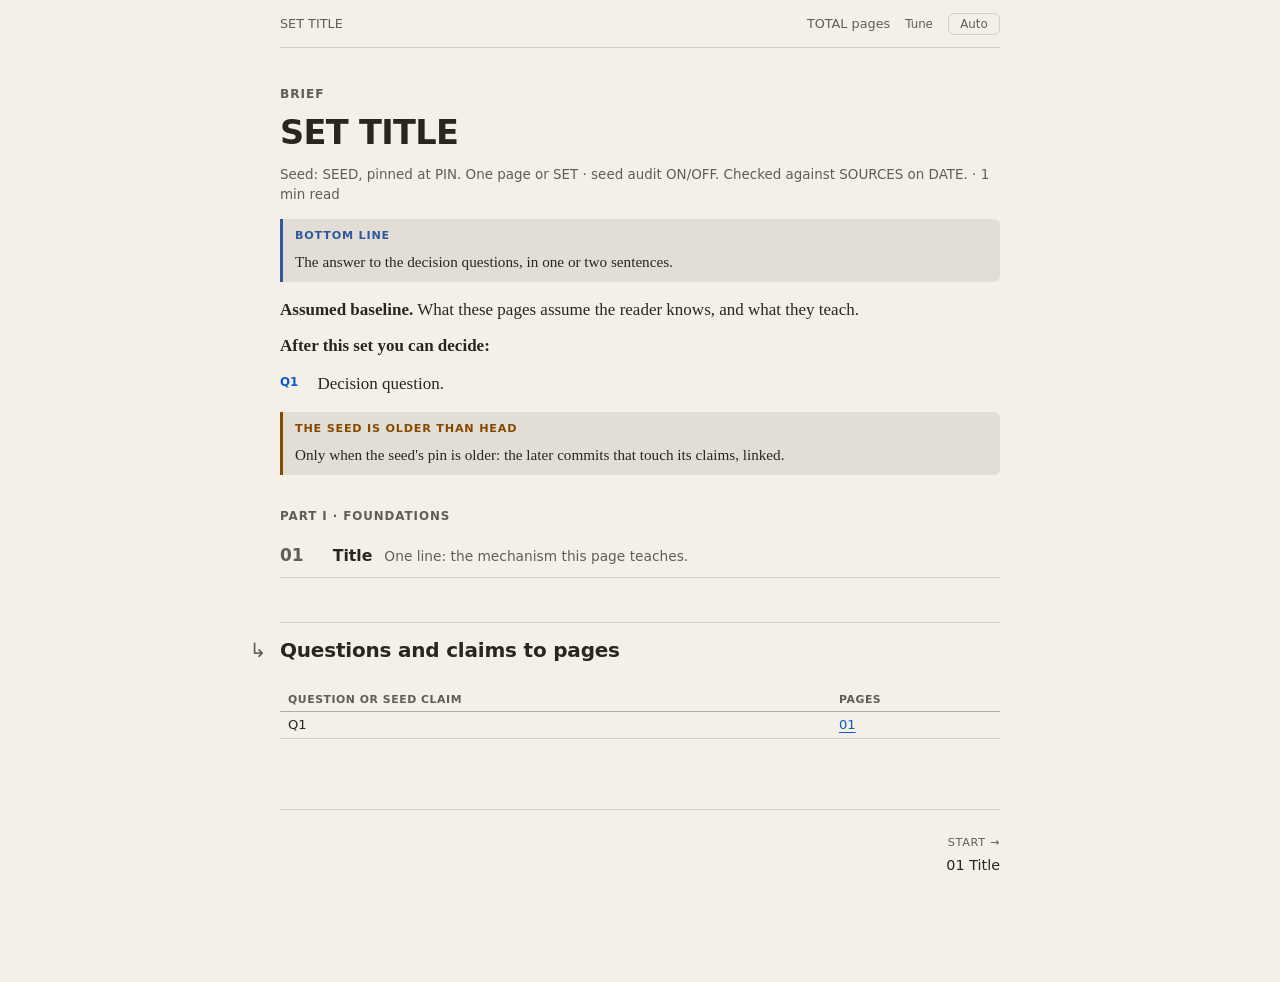
==== agents/skills/briefing/assets/index.html @ 2608db4a "Add briefing skill and record its role-model precedent Add a model-invoked skill that brings a reade" ====
<!doctype html>
<html lang="en">
<head>
<meta charset="utf-8">
<meta name="viewport" content="width=device-width, initial-scale=1">
<title>SET TITLE</title>
<link rel="stylesheet" href="brief.css">
<script src="brief.js"></script>
</head>
<body>
<main>
<div class="topbar">
  <a href="index.html">SET TITLE</a>
  <span>TOTAL pages <button class="theme-toggle" type="button" aria-label="Theme">Auto</button></span>
</div>

<div class="kicker">Brief</div>
<h1>SET TITLE</h1>
<p class="meta">Seed: SEED, pinned at PIN. One page or SET · seed audit ON/OFF. Checked against SOURCES on DATE.</p>

<div class="callout tldr">
  <div class="callout-title">Bottom line</div>
  <p>The answer to the decision questions, in one or two sentences.</p>
</div>

<p><b>Assumed baseline.</b> What these pages assume the reader knows, and what they teach.</p>

<p><b>After this set you can decide:</b></p>
<ol class="questions">
  <li>Decision question.</li>
</ol>

<div class="callout warn">
  <div class="callout-title">The seed is older than head</div>
  <p>Only when the seed's pin is older: the later commits that touch its claims, linked.</p>
</div>

<div class="parts">
  <div class="part-title">Part I · FOUNDATIONS</div>
  <ul class="cards">
    <li><a href="01-SLUG.html"><span class="num">01</span><span class="t">Title</span><span class="d">One line: the mechanism this page teaches.</span></a></li>
  </ul>
</div>

<h2 id="map"><span class="n">↳</span>Questions and claims to pages</h2>
<div class="table-wrap"><table>
  <tr><th>Question or seed claim</th><th>Pages</th></tr>
  <tr><td>Q1</td><td><a href="01-SLUG.html">01</a></td></tr>
</table></div>

<div class="pager">
  <a class="next" href="01-SLUG.html"><small>Start →</small>01 Title</a>
</div>
</main>
</body>
</html>
---- agents/skills/briefing/assets/brief.css ----
/* brief.css: shared styles for a brief page set. Pages link this file
   relatively. No build step, no external requests, works on file://.

   Design rules: one column, one accent, no motion, no decoration. Color
   carries meaning (kind, verdict, warning, highlight) or nothing.

   Color roles. Every color is OKLCH. Each role has ONE lightness (L) per
   theme; hue alone names the kind within a role, and emphasis inside a
   role comes from weight or an outline, never from a different L.

     Surfaces step away from the page in order, card then fill
     (|d-fill| > |d-card|), so a tag stays visible on a card.

     role     what it paints                          L                hue
     page     body background                         --l-bg (base)    paper
     card     code, callouts, boxes                   page + Δ         paper
     rule     hairlines, borders                      page + Δ         paper
     fill     tags, figure segments                   page + Δ         by kind
     mark     highlighter behind text                 page + Δ         mark
     text     body text                               --l-fg (base)    paper
     muted    secondary text                          text + Δ         paper
     accent   links, map marker, emphasis lines       --l-accent (base) accent
     signal   callout rules and labels, trace notes   accent + Δ       by kind
     code     syntax tokens                           accent + Δ       by kind
     label    text on a fill                          fill + Δ         by kind

   Kinds: accent, ok, warn, bad, neutral (neutral = paper hue at ink
   chroma). A delta (--d-*, --dc-*) is signed and relative to its base, so
   moving a base moves everything tied to it, and each role's contrast with
   its surface stays put. The tuning panel (brief-tune.js, key ",") edits
   these values live and shows the WCAG contrast of each pair.

   Options: blocks marked "Option" below switch on html[data-o-NAME]. No
   attribute means the default. brief.js sets them from the reader's saved
   tuning; the tuning panel lists them. */

:root {
  color-scheme: light dark;

  /* Hues (degrees). */
  --h-accent: 259.7;  --h-mark: 90.6;
  --h-ok: 150;    --h-warn: 65;     --h-bad: 27;
  --h-str: 145;   --h-num: 60;      --h-ty: 230;   --h-mac: 100;

  /* Light theme. */
  --l-bg: .9549;    --c-paper: .0118;  --h-paper: 85;
  --d-card: -.052;  --d-rule: -.102;   --d-fill: -.09;   --d-mark: -.072;
  --c-fill: .036;   --c-mark: .09;
  --l-fg: .27;      --c-ink: .012;     --d-muted: .21;
  --l-accent: .50;  --c-accent: .19;
  --d-sig: -.03;    --dc-sig: -.07;
  --d-syn: -.035;   --dc-syn: -.085;
  --d-label: -.425; --dc-label: -.085;
}
@media (prefers-color-scheme: dark) {
  :root:not([data-theme="light"]) {
    --l-bg: .156;     --c-paper: .0098;  --h-paper: 29;
    --d-card: .0473;  --d-rule: .1368;   --d-fill: .1152;  --d-mark: .1567;
    --c-fill: .0688;  --c-mark: .05;
    --l-fg: .869;     --c-ink: .0124;    --d-muted: -.2219;
    --l-accent: .6931; --c-accent: .142;
    --d-sig: 0;       --dc-sig: .005;
    --d-syn: .03;     --dc-syn: -.01;
    --d-label: .4435; --dc-label: -.0424;
  }
}
:root[data-theme="dark"] {
  --l-bg: .156;     --c-paper: .0098;  --h-paper: 29;
  --d-card: .0473;  --d-rule: .1368;   --d-fill: .1152;  --d-mark: .1567;
  --c-fill: .0688;  --c-mark: .05;
  --l-fg: .869;     --c-ink: .0124;    --d-muted: -.2219;
  --l-accent: .6931; --c-accent: .142;
  --d-sig: 0;       --dc-sig: .005;
  --d-syn: .03;     --dc-syn: -.01;
  --d-label: .4435; --dc-label: -.0424;
}
:root[data-theme="light"] { color-scheme: light; }
:root[data-theme="dark"]  { color-scheme: dark; }

:root {
  /* Derived lightness and chroma, one per role. */
  --l-card:  calc(var(--l-bg) + var(--d-card));
  --l-rule:  calc(var(--l-bg) + var(--d-rule));
  --l-fill:  calc(var(--l-bg) + var(--d-fill));
  --l-mark:  calc(var(--l-bg) + var(--d-mark));
  --l-muted: calc(var(--l-fg) + var(--d-muted));
  --l-sig:   calc(var(--l-accent) + var(--d-sig));
  --c-sig:   calc(var(--c-accent) + var(--dc-sig));
  --l-syn:   calc(var(--l-accent) + var(--d-syn));
  --c-syn:   calc(var(--c-accent) + var(--dc-syn));
  --l-label: calc(var(--l-fill) + var(--d-label));
  --c-label: calc(var(--c-accent) + var(--dc-label));

  /* page, card, rule, mark */
  --bg:      oklch(var(--l-bg) var(--c-paper) var(--h-paper));
  --card:    oklch(var(--l-card) var(--c-paper) var(--h-paper));
  --code-bg: var(--card);
  --rule:    oklch(var(--l-rule) var(--c-paper) var(--h-paper));
  --mark-bg: oklch(var(--l-mark) var(--c-mark) var(--h-mark));

  /* text, muted, accent */
  --fg:      oklch(var(--l-fg) var(--c-ink) var(--h-paper));
  --muted:   oklch(var(--l-muted) var(--c-ink) var(--h-paper));
  --accent:  oklch(var(--l-accent) var(--c-accent) var(--h-accent));

  /* signal, by kind */
  --sig-accent:  oklch(var(--l-sig) var(--c-sig) var(--h-accent));
  --sig-neutral: oklch(var(--l-sig) var(--c-ink) var(--h-paper));
  --ok:          oklch(var(--l-sig) var(--c-sig) var(--h-ok));
  --warn:        oklch(var(--l-sig) var(--c-sig) var(--h-warn));
  --bad:         oklch(var(--l-sig) var(--c-sig) var(--h-bad));

  /* fill and label, by kind */
  --fill-accent:   oklch(var(--l-fill) var(--c-fill) var(--h-accent));
  --fill-neutral:  oklch(var(--l-fill) var(--c-paper) var(--h-paper));
  --fill-ok:       oklch(var(--l-fill) var(--c-fill) var(--h-ok));
  --fill-warn:     oklch(var(--l-fill) var(--c-fill) var(--h-warn));
  --fill-bad:      oklch(var(--l-fill) var(--c-fill) var(--h-bad));
  --label-accent:  oklch(var(--l-label) var(--c-label) var(--h-accent));
  --label-neutral: oklch(var(--l-label) var(--c-ink) var(--h-paper));
  --label-ok:      oklch(var(--l-label) var(--c-label) var(--h-ok));
  --label-warn:    oklch(var(--l-label) var(--c-label) var(--h-warn));
  --label-bad:     oklch(var(--l-label) var(--c-label) var(--h-bad));

  /* code, by kind; keywords take the accent hue */
  --syn-kw:  oklch(var(--l-syn) var(--c-syn) var(--h-accent));
  --syn-str: oklch(var(--l-syn) var(--c-syn) var(--h-str));
  --syn-num: oklch(var(--l-syn) var(--c-syn) var(--h-num));
  --syn-ty:  oklch(var(--l-syn) var(--c-syn) var(--h-ty));
  --syn-mac: oklch(var(--l-syn) var(--c-syn) var(--h-mac));

  /* Aliases kept for pages written against older names. */
  --accent-soft: var(--fill-accent);
  --ok-soft: var(--fill-ok);  --warn-soft: var(--fill-warn);  --bad-soft: var(--fill-bad);
  --info: var(--accent);  --info-soft: var(--fill-accent);
  /* Data marks in bar charts: neutral = rule, emphasis = accent. */
  --bar-old: var(--rule);
  --bar-new: var(--accent);

  --serif: "Iowan Old Style", "Charter", "Source Serif 4", Georgia, serif;
  --sans: ui-sans-serif, -apple-system, system-ui, "Segoe UI", sans-serif;
  --mono: ui-monospace, "SF Mono", "JetBrains Mono", Menlo, monospace;
  --body: var(--serif);
  --text: 17px;
  --leading: 1.65;
  --bar-h: 48px;

  /* Layout tiers. The text column is --col wide and centered; the space on
     each side is a gutter. brief.js measures the gutter and sets:

       html.rail  gutter >= rail + 2 * rail-gap. The contents list becomes a
                  map in the left gutter and side notes move to the right
                  gutter, each --rail-gap from the text.
       html.hang  gutter >= --hang. Section numbers hang left of the text.

     Without .rail the contents list stays at the top of the page, the top
     bar names the current section, and side notes sit inline. Without
     .hang, section numbers sit inline. --page-w is the viewport width
     without the scrollbar (or the tuning panel), set by brief.js. */
  --col: 45rem;
  --rail: 12rem;
  --rail-gap: 4rem;
  --hang: 3.5rem;
  --gutter: calc((var(--page-w, 100vw) - var(--col)) / 2);
}

/* ---------------------------------------------------------------- base */

* { box-sizing: border-box; }
/* One pixel short of the bar, so a section reached by anchor tucks its rule
   under the bar's own hairline. */
html { -webkit-text-size-adjust: 100%; scroll-padding-top: calc(var(--bar-h) - 1px); }
body {
  margin: 0; background: var(--bg); color: var(--fg);
  font-size: var(--text); line-height: var(--leading); font-family: var(--body);
  font-kerning: normal; text-rendering: optimizeLegibility;
}
main { max-width: calc(var(--col) + 32px); margin: 0 auto; padding: 0 16px 96px; }

h1, h2, h3, h4, table, nav, figcaption, summary, .sans, .kicker, .meta,
.needs, .callout-title, .topbar, .pager, .tag, .cards, .part-title {
  font-family: var(--sans);
}
h1 { font-size: 2.1rem; line-height: 1.15; margin: 10px 0 12px; letter-spacing: -0.02em; font-weight: 600; }
h2 {
  font-size: 1.25rem; line-height: 1.3; margin: 44px 0 12px; padding-top: 14px;
  border-top: 1px solid var(--rule); letter-spacing: -0.01em; font-weight: 600;
}
/* Section numbers: inline with a tight gap; hanging left of the text edge
   when the gutter allows (html.hang). */
h2 .n, h2 a.n {
  margin-right: .45em; color: var(--muted); font-weight: 500;
  text-decoration: none; font-variant-numeric: tabular-nums;
}
html.hang h2 { position: relative; }
html.hang h2 .n, html.hang h2 a.n {
  position: absolute; right: 100%; margin-right: 0; padding-right: .7em;
}
h2 a.n:hover { color: var(--accent); }
h3 { font-size: 1.02rem; margin: 28px 0 6px; }
p { margin: 8px 0; }
b, strong { font-weight: 650; }
ul, ol { padding-left: 22px; }
li { margin: 3px 0; }
li::marker { color: var(--muted); }
hr { border: 0; border-top: 1px solid var(--rule); margin: 32px 0; }

a { color: var(--accent); text-decoration-thickness: 1px; text-underline-offset: 2.5px; }
a:hover { text-decoration-thickness: 2px; }
:focus-visible { outline: 2px solid var(--accent); outline-offset: 2px; border-radius: 2px; }

.kicker {
  color: var(--muted); font-size: .76rem; font-weight: 600;
  letter-spacing: .08em; text-transform: uppercase; margin-top: 36px;
}
.meta { color: var(--muted); font-size: .84rem; line-height: 1.5; }
.needs { color: var(--muted); font-size: .84rem; margin: 6px 0 0; }
.needs a { color: var(--fg); }

/* ---------------------------------------------------------------- code */

code, pre, kbd { font-family: var(--mono); font-size: .84em; }
:not(pre) > code {
  background: var(--code-bg); padding: .08em .35em; border-radius: 4px;
  overflow-wrap: anywhere;
}
a > code { color: inherit; }
/* On a card surface, inline code steps back to the page color. */
.callout :not(pre) > code, .cards code, .flow code, details.more code { background: var(--bg); }
pre {
  background: var(--code-bg); padding: 8px 12px; border-radius: 8px;
  overflow-x: auto; font-size: .8em; line-height: 1.45; margin: 14px 0; tab-size: 4;
}
kbd {
  border: 1px solid var(--rule); border-bottom-width: 2px; border-radius: 4px;
  padding: 0 .35em; font-size: .78em; background: var(--card);
}

/* Trace annotations, written by hand in <pre> blocks:
   .k heading   .c aside   .w cost/warning   .b failure   .o success
   .add / .del  diff lines */
pre .k   { color: var(--fg); font-weight: 700; }
pre .c   { color: var(--muted); }
pre .w   { color: var(--warn); }
pre .b   { color: var(--bad); }
pre .o   { color: var(--ok); }
pre .add { color: var(--ok); }
pre .del { color: var(--bad); }

/* Syntax classes, applied by brief.js to text nodes only. */
pre .t-c { color: var(--muted); font-style: italic; }
pre .t-k { color: var(--syn-kw); }
pre .t-s { color: var(--syn-str); }
pre .t-n { color: var(--syn-num); }
pre .t-t { color: var(--syn-ty); }
pre .t-m { color: var(--syn-mac); }

mark {
  background: var(--mark-bg); color: inherit;
  border-radius: 2px; padding: 0 2px; margin: 0 -2px;
}
mark code { background: transparent; }

/* Verbatim source excerpt:
   <figure class="excerpt"><figcaption><a href="…">path:L1-L9</a> · note</figcaption><pre>…</pre></figure> */
figure.excerpt {
  margin: 14px 0; background: var(--code-bg); border-radius: 8px; overflow: hidden;
}
figure.excerpt figcaption {
  margin: 0; padding: 6px 12px 5px; font: .74rem/1.4 var(--mono); color: var(--muted);
  border-bottom: 1px solid var(--rule);
}
figure.excerpt figcaption a { color: var(--fg); }
figure.excerpt pre { margin: 0; background: transparent; border-radius: 0; }
figure.excerpt blockquote { margin: 0; padding: 10px 14px; font-size: .95rem; }

/* ---------------------------------------------------------------- tables */

table {
  width: 100%; border-collapse: collapse; margin: 14px 0;
  font-size: .82rem; line-height: 1.35; font-variant-numeric: tabular-nums;
}
th, td { text-align: left; padding: 4px 8px; border-bottom: 1px solid var(--rule); vertical-align: top; }
th {
  color: var(--muted); font-weight: 600; font-size: .68rem;
  text-transform: uppercase; letter-spacing: .05em;
  border-bottom-color: color-mix(in srgb, var(--muted) 45%, var(--bg));
}
td.num, th.num { text-align: right; }
.table-wrap { overflow-x: auto; }

/* ---------------------------------------------------------------- blocks */

/* Callouts: a card with a rule and a label in the signal role, hue by kind
   (tldr accent, report neutral, warn, ok, bad). A note is quieter: rule
   and muted label. */
.callout {
  background: var(--card); border-left: 3px solid var(--muted);
  border-radius: 0 6px 6px 0; padding: 8px 12px; margin: 14px 0;
  font-size: .95rem; line-height: 1.55;
}
.callout > :first-child { margin-top: 0; }
.callout > :last-child { margin-bottom: 0; }
.callout p { margin: 6px 0; }
.callout li { margin: 3px 0; }
.callout-title {
  font-size: .7rem; font-weight: 700; letter-spacing: .07em;
  text-transform: uppercase; color: var(--muted); margin-bottom: 2px;
}
.callout.tldr   { border-left-color: var(--sig-accent); }
.callout.tldr .callout-title { color: var(--sig-accent); }
.callout.report { border-left-color: var(--sig-neutral); }
.callout.report .callout-title { color: var(--sig-neutral); }
.callout.warn   { border-left-color: var(--warn); }
.callout.warn .callout-title { color: var(--warn); }
.callout.ok     { border-left-color: var(--ok); }
.callout.ok .callout-title { color: var(--ok); }
.callout.bad    { border-left-color: var(--bad); }
.callout.bad .callout-title { color: var(--bad); }
.callout.note   { border-left-color: var(--rule); }
.callout ul, .callout ol { margin: 4px 0; }

/* Decision questions on page 1: numbered, answered by the set. */
ol.questions { counter-reset: q; list-style: none; padding: 0; margin: 10px 0; }
ol.questions > li { counter-increment: q; position: relative; padding-left: 2.2em; }
ol.questions > li::before {
  content: "Q" counter(q); position: absolute; left: 0; top: .1em;
  font: 700 .74rem/1.9 var(--sans); color: var(--accent);
}

/* Verdict tags. Fixed vocabulary: holds, partly, fixed at head, wrong, unverified. */
.tag {
  display: inline-block; font-size: .66rem; font-weight: 700; line-height: 1.6;
  letter-spacing: .05em; text-transform: uppercase; padding: 0 7px;
  border-radius: 4px; vertical-align: 1px; white-space: nowrap;
}
.tag.ok    { background: var(--fill-ok);      color: var(--label-ok); }
.tag.warn  { background: var(--fill-warn);    color: var(--label-warn); }
.tag.bad   { background: var(--fill-bad);     color: var(--label-bad); }
.tag.info  { background: var(--fill-accent);  color: var(--label-accent); }
.tag.muted { background: var(--fill-neutral); color: var(--label-neutral); }

/* Gap-fill the reader may already know: collapsed by default. */
details.more {
  margin: 14px 0; border: 1px solid var(--rule); border-radius: 8px; padding: 0 14px;
}
details.more > summary {
  cursor: pointer; list-style: none; padding: 8px 0; font-size: .86rem; color: var(--muted);
}
details.more > summary::-webkit-details-marker { display: none; }
details.more > summary::before {
  content: "+"; display: inline-block; width: 1.2em; font-weight: 700; color: var(--accent);
}
details.more[open] > summary::before { content: "−"; }
details.more[open] { padding-bottom: 6px; }

/* Side notes: inline, small and muted; in the right gutter with html.rail. */
.side {
  display: block; margin: 10px 0; padding-left: 12px;
  border-left: 2px solid var(--rule);
  font: .8rem/1.5 var(--sans); color: var(--muted);
}
html.rail .side {
  float: right; clear: right; width: var(--rail); padding-left: 0; border-left: 0;
  margin: 4px calc(-1 * (var(--rail) + var(--rail-gap))) 10px 0;
}

/* ---------------------------------------------------------------- figures */

figure { margin: 18px 0; }
main img { max-width: 100%; height: auto; }
figcaption { color: var(--muted); font-size: .8rem; margin-top: 6px; }
svg.fig { width: 100%; height: auto; display: block; font-family: var(--sans); }
svg.fig text { fill: var(--fg); font-size: 11px; }
svg.fig .muted  { fill: var(--muted); }
svg.fig .accent { fill: var(--accent); }
svg.fig .stroke { stroke: var(--fg); }
svg.fig .rule   { stroke: var(--rule); }

/* Horizontal bar comparison */
.bars { font-family: var(--sans); font-size: .84rem; margin: 18px 0; }
.bar-row { display: grid; grid-template-columns: 130px 1fr; gap: 10px; align-items: center; margin: 8px 0; }
.bar-row .lbl { color: var(--muted); }
.bar-pair { display: flex; flex-direction: column; gap: 3px; }
.bar { height: 12px; border-radius: 2px; display: flex; align-items: center; }
.bar span { font-size: .74rem; white-space: nowrap; padding-left: calc(100% + 6px); font-variant-numeric: tabular-nums; }
.bar.old { background: var(--bar-old); }
.bar.new { background: var(--bar-new); min-width: 3px; }
.legend { display: flex; flex-wrap: wrap; gap: 16px; color: var(--muted); font-size: .78rem; margin-top: 4px; font-family: var(--sans); }
.legend i { display: inline-block; width: 10px; height: 10px; border-radius: 2px; margin-right: 6px; vertical-align: -1px; }

/* Segmented strip (memory layout, time windows). Set flex on children.
   Fill and label roles: one lightness each, hue by kind (s1 accent, s3
   neutral, sw/sb/so signal kinds). s2 marks the one segment to look at
   with an accent outline; s4 is neutral in bold. */
.strip {
  display: flex; width: 100%; min-height: 40px; border-radius: 6px; overflow: hidden;
  font: .7rem/1.2 var(--mono);
}
.strip > div {
  display: flex; align-items: center; justify-content: center; text-align: center;
  padding: 2px; border-right: 1px solid var(--bg);
}
.strip > div:first-child { border-radius: 6px 0 0 6px; }
.strip > div:last-child { border-right: 0; border-radius: 0 6px 6px 0; }
.strip .s1 { background: var(--fill-accent);  color: var(--label-accent); }
.strip .s2 { background: var(--fill-accent);  color: var(--label-accent); font-weight: 700;
  box-shadow: inset 0 0 0 2px var(--accent); }
.strip .s3 { background: var(--fill-neutral); color: var(--label-neutral); }
.strip .s4 { background: var(--fill-neutral); color: var(--label-neutral); font-weight: 700; }
.strip .sw { background: var(--fill-warn);    color: var(--label-warn); }
.strip .sb { background: var(--fill-bad);     color: var(--label-bad); }
.strip .so { background: var(--fill-ok);      color: var(--label-ok); }

/* Before -> after */
.flow {
  display: grid; grid-template-columns: 1fr auto 1fr; gap: 12px; align-items: stretch;
  margin: 18px 0; font-family: var(--sans); font-size: .84rem;
}
.flow .box { background: var(--card); border-radius: 8px; padding: 10px 12px; }
.flow .box b.h {
  display: block; font-size: .72rem; text-transform: uppercase; letter-spacing: .05em;
  color: var(--muted); margin-bottom: 6px;
}
.flow .arrow { align-self: center; color: var(--muted); font-size: 1.2rem; }
.flow code { font-size: .78rem; }

/* ---------------------------------------------------------------- chrome */

/* Top bar: set name, current section, position, theme. Content and hairline
   span the text column; the background spans the page so nothing in the
   gutters (hanging numbers, side notes) scrolls over the bar. */
.topbar {
  position: sticky; top: 0; z-index: 10;
  display: flex; justify-content: space-between; align-items: center; gap: 12px;
  height: var(--bar-h);
  font-size: .8rem; color: var(--muted); font-variant-numeric: tabular-nums;
}
.topbar::before {
  content: ""; position: absolute; z-index: -1; top: 0; bottom: 0;
  left: calc((100% - var(--page-w, 100vw)) / 2);
  right: calc((100% - var(--page-w, 100vw)) / 2);
  background: var(--bg);
}
.topbar::after {
  content: ""; position: absolute; left: 0; right: 0; bottom: 0;
  border-bottom: 1px solid var(--rule);
}
.topbar a { color: var(--muted); text-decoration: none; }
.topbar a:hover { color: var(--fg); }
.topbar > span { display: flex; align-items: center; gap: 10px; }
/* Current section name, filled by brief.js. Shown when the map is not. */
.topbar .cur {
  display: none; flex: 1; min-width: 0; text-align: center; color: var(--fg);
  font-weight: 500; overflow: hidden; text-overflow: ellipsis; white-space: nowrap;
}
html:not(.rail) .topbar .cur { display: block; }
.theme-toggle, .tune-toggle {
  background: transparent; color: var(--muted); cursor: pointer;
  border: 1px solid var(--rule); border-radius: 6px; padding: 3px 9px;
  font: 500 .74rem var(--sans);
}
.theme-toggle { min-width: 4.4em; }
.tune-toggle { border-color: transparent; padding: 3px 4px; }
.theme-toggle:hover, .tune-toggle:hover { color: var(--fg); }

/* Contents */
nav.toc {
  border-top: 1px solid var(--rule); border-bottom: 1px solid var(--rule);
  padding: 12px 0; margin: 24px 0; font-size: .88rem;
}
nav.toc > b {
  display: block; color: var(--muted); font-size: .72rem; font-weight: 700;
  letter-spacing: .07em; text-transform: uppercase;
}
nav.toc ol { margin: 6px 0 0; padding-left: 1.6em; columns: 2; column-gap: 32px; }
nav.toc li { margin: 0; padding: 2px 0; break-inside: avoid; }  /* padding, not margin: margins are cut at column breaks, which misaligns the columns */
nav.toc li::marker { font-variant-numeric: tabular-nums; }
nav.toc a { color: var(--fg); text-decoration: none; }
nav.toc a:hover { color: var(--accent); }

/* With html.rail, the contents list becomes a fixed map in the left gutter,
   --rail-gap from the text. brief.js marks the section in view .current. */
html.rail {
  nav.toc {
    position: fixed; top: 80px; width: var(--rail); margin: 0;
    left: calc(var(--gutter) - var(--rail) - var(--rail-gap));
    max-height: calc(100vh - 120px); overflow-y: auto;
    border: 0; padding: 0; font-size: .8rem; line-height: 1.4;
  }
  nav.toc ol { columns: 1; padding-left: 0; list-style: none; margin-top: 10px; border-left: 1px solid var(--rule); }
  nav.toc li { margin: 0; padding: 0; }
  nav.toc a { display: block; padding: 4px 0 4px 12px; margin-left: -1px; color: var(--muted); border-left: 2px solid transparent; }
  nav.toc a:hover { color: var(--fg); }
  nav.toc a.current { color: var(--fg); border-left-color: var(--accent); }
}

/* Pager */
.pager {
  display: grid; grid-template-columns: 1fr 1fr; gap: 16px; margin-top: 56px;
  padding-top: 16px; border-top: 1px solid var(--rule); font-size: .9rem;
}
.pager a { text-decoration: none; color: var(--fg); padding: 8px 0; }
.pager a small {
  display: block; color: var(--muted); font-size: .7rem;
  text-transform: uppercase; letter-spacing: .06em; margin-bottom: 2px;
}
.pager a:hover { color: var(--accent); }
.pager .next { grid-column: 2; text-align: right; }

/* Index: one row per page (number, title, one-line description). */
.parts { margin: 28px 0; }
.part-title {
  font-size: .74rem; font-weight: 700; letter-spacing: .08em; text-transform: uppercase;
  color: var(--muted); margin: 32px 0 6px;
}
.cards { list-style: none; padding: 0; margin: 0; display: grid; gap: 0; }
.cards li { margin: 0; }
.cards a {
  display: grid; grid-template-columns: 2.4em max-content 1fr auto; gap: 2px 12px;
  align-items: baseline; text-decoration: none; color: var(--fg);
  border-bottom: 1px solid var(--rule); padding: 8px 0;
}
.cards a:hover .t { color: var(--accent); }
.cards .num { font-weight: 600; color: var(--muted); font-variant-numeric: tabular-nums; }
.cards .t { font-weight: 600; font-size: .98rem; }
.cards .d {
  font-size: .86rem; color: var(--muted);
  white-space: nowrap; overflow: hidden; text-overflow: ellipsis;
}
/* Set by brief.js when the reader reached the end of that page. */
.cards a.done .num { color: var(--ok); }
.cards a.done::after {
  content: "read"; grid-column: 4; font-size: .66rem; font-weight: 700;
  letter-spacing: .06em; text-transform: uppercase; color: var(--ok);
}

.src li { font-size: .86rem; }

/* ---------------------------------------------------------------- options
   Each switches on html[data-o-NAME="value"]; no attribute = default. */

/* Option density: compact (default) | normal | airy */
html[data-o-density="normal"] main p { margin: 12px 0; }
html[data-o-density="normal"] main li { margin: 6px 0; }
html[data-o-density="normal"] h2 { margin-top: 64px; padding-top: 18px; }
html[data-o-density="normal"] pre { padding: 14px 16px; margin: 18px 0; }
html[data-o-density="normal"] .callout { padding: 10px 14px; margin: 18px 0; }
html[data-o-density="airy"] main p { margin: 18px 0; }
html[data-o-density="airy"] main li { margin: 8px 0; }
html[data-o-density="airy"] h2 { margin-top: 84px; padding-top: 20px; }
html[data-o-density="airy"] pre { padding: 16px 18px; margin: 22px 0; }
html[data-o-density="airy"] .callout { padding: 14px 18px; margin: 22px 0; }

/* Option tables: compact (default) | roomy */
html[data-o-tables="roomy"] main table { font-size: .88rem; line-height: 1.45; }
html[data-o-tables="roomy"] main th, html[data-o-tables="roomy"] main td { padding: 8px 10px; }
html[data-o-tables="roomy"] main th { font-size: .74rem; }

/* Option code: compact (default) | normal */
html[data-o-code="normal"] pre { font-size: .84em; line-height: 1.55; padding: 10px 14px; }
html[data-o-code="normal"] figure.excerpt figcaption { padding: 8px 14px 7px; }

/* Option lists: normal (default) | tight */
html[data-o-lists="tight"] main li { margin: 1px 0; }
html[data-o-lists="tight"] main ul, html[data-o-lists="tight"] main ol { padding-left: 18px; }

/* Option index: rows (default) | cards */
html[data-o-index="cards"] .cards { gap: 8px; }
html[data-o-index="cards"] .cards a {
  grid-template-columns: 2.4em 1fr auto; align-items: start;
  background: var(--card); border: 0; border-radius: 8px; padding: 12px 16px;
}
html[data-o-index="cards"] .cards .num { grid-row: span 2; }
html[data-o-index="cards"] .cards .d { grid-column: 2; white-space: normal; }
html[data-o-index="cards"] .cards a.done::after { grid-column: 3; grid-row: 1; }

/* Option title: normal (default) | compact */
html[data-o-title="compact"] h1 { font-size: 1.65rem; margin: 4px 0 6px; }
html[data-o-title="compact"] .kicker { margin-top: 24px; font-size: .7rem; }

/* Option meta: normal (default) | condensed */
html[data-o-meta="condensed"] .meta, html[data-o-meta="condensed"] .needs { font-size: .76rem; margin: 2px 0; }

/* Option contents (no map): list (default) | inline */
html:not(.rail)[data-o-contents="inline"] nav.toc ol {
  columns: auto; display: flex; flex-wrap: wrap; gap: 2px 16px; list-style: none; padding: 0;
}
html:not(.rail)[data-o-contents="inline"] nav.toc { padding: 8px 0; font-size: .82rem; }

/* Option pager: normal (default) | compact */
html[data-o-pager="compact"] .pager { margin-top: 36px; padding-top: 8px; font-size: .82rem; }
html[data-o-pager="compact"] .pager a small { display: inline; margin-right: 6px; }

/* Option callout label: block (default) | inline (runs into the first line) */
html[data-o-label="inline"] .callout-title { display: inline; margin-right: .6em; }
html[data-o-label="inline"] .callout-title + p { display: inline; }

/* Option callout: rule-card (default) | card | rule */
html[data-o-callout="card"] .callout { border-left: 0; border-radius: 6px; padding-left: 14px; }
html[data-o-callout="rule"] .callout { background: transparent; border-radius: 0; }
html[data-o-callout="rule"] .callout :not(pre) > code { background: var(--card); }

/* Option section numbers: hang (default) | inline | none */
html[data-o-num="inline"] h2 .n, html[data-o-num="inline"] h2 a.n {
  position: static; padding-right: 0; margin-right: .45em;
}
html[data-o-num="none"] h2 .n, html[data-o-num="none"] h2 a.n { display: none; }

/* Option heading weight: medium (default) | bold */
html[data-o-heading="bold"] h1, html[data-o-heading="bold"] h2 { font-weight: 700; }

/* Option section rule: on (default) | off */
html[data-o-hrule="off"] h2 { border-top: 0; padding-top: 0; }

/* Option bar hairline: on (default) | off */
html[data-o-bar="off"] .topbar::after { display: none; }

/* Option bar section: auto (default: when no map) | on | off */
html[data-o-barsection="on"] .topbar .cur { display: block; }
html[data-o-barsection="off"] .topbar .cur { display: none; }

/* Option side notes without rail: inline (default) | hidden */
html:not(.rail)[data-o-notes="hidden"] .side { display: none; }

/* Option focus: off (default) | section. brief.js marks main's children
   outside the current section with .dim. */
html[data-o-focus="section"] main > .dim { opacity: .4; }

/* Option body font: serif (default) | sans */
html[data-o-font="sans"] { --body: var(--sans); }

/* Option links: accent (default) | quiet (ink text, accent underline) */
html[data-o-links="quiet"] main a:not(.n) { color: var(--fg); text-decoration-color: var(--accent); }
html[data-o-links="quiet"] main a:not(.n):hover { color: var(--accent); }

/* Option code keywords: color (default) | bold | plain */
html[data-o-keywords="bold"], html[data-o-keywords="plain"] { --syn-kw: var(--fg); }
html[data-o-keywords="bold"] pre .t-k { font-weight: 600; }

/* Option map numbers: off (default) | on */
html.rail[data-o-mapnum="on"] nav.toc ol { counter-reset: m; }
html.rail[data-o-mapnum="on"] nav.toc li { counter-increment: m; }
html.rail[data-o-mapnum="on"] nav.toc a::before {
  content: counter(m); display: inline-block; width: 1.5em;
  color: var(--muted); font-variant-numeric: tabular-nums;
}

/* ---------------------------------------------------------------- small */

@media (max-width: 640px) {
  :root { --text: 16px; }
  h1 { font-size: 1.7rem; }
  h2 { margin-top: 40px; }
  nav.toc ol { columns: 1; }
  .bar-row { grid-template-columns: 96px 1fr; }
  .flow { grid-template-columns: 1fr; }
  .flow .arrow { transform: rotate(90deg); justify-self: center; }
  .strip { font-size: .58rem; }
  .pager { grid-template-columns: 1fr; }
  .pager .next { grid-column: 1; }
  .topbar > a { max-width: 40vw; overflow: hidden; text-overflow: ellipsis; white-space: nowrap; }
  .cards a { grid-template-columns: 2.4em 1fr auto; }
  .cards .d { grid-column: 2; grid-row: 2; white-space: normal; }
}

@media print {
  .topbar, .pager, .theme-toggle, .tune-toggle { display: none; }
  body { font-size: 11pt; background: #fff; color: #000; }
  details.more { border: 0; padding: 0; }
  a { color: inherit; }
}
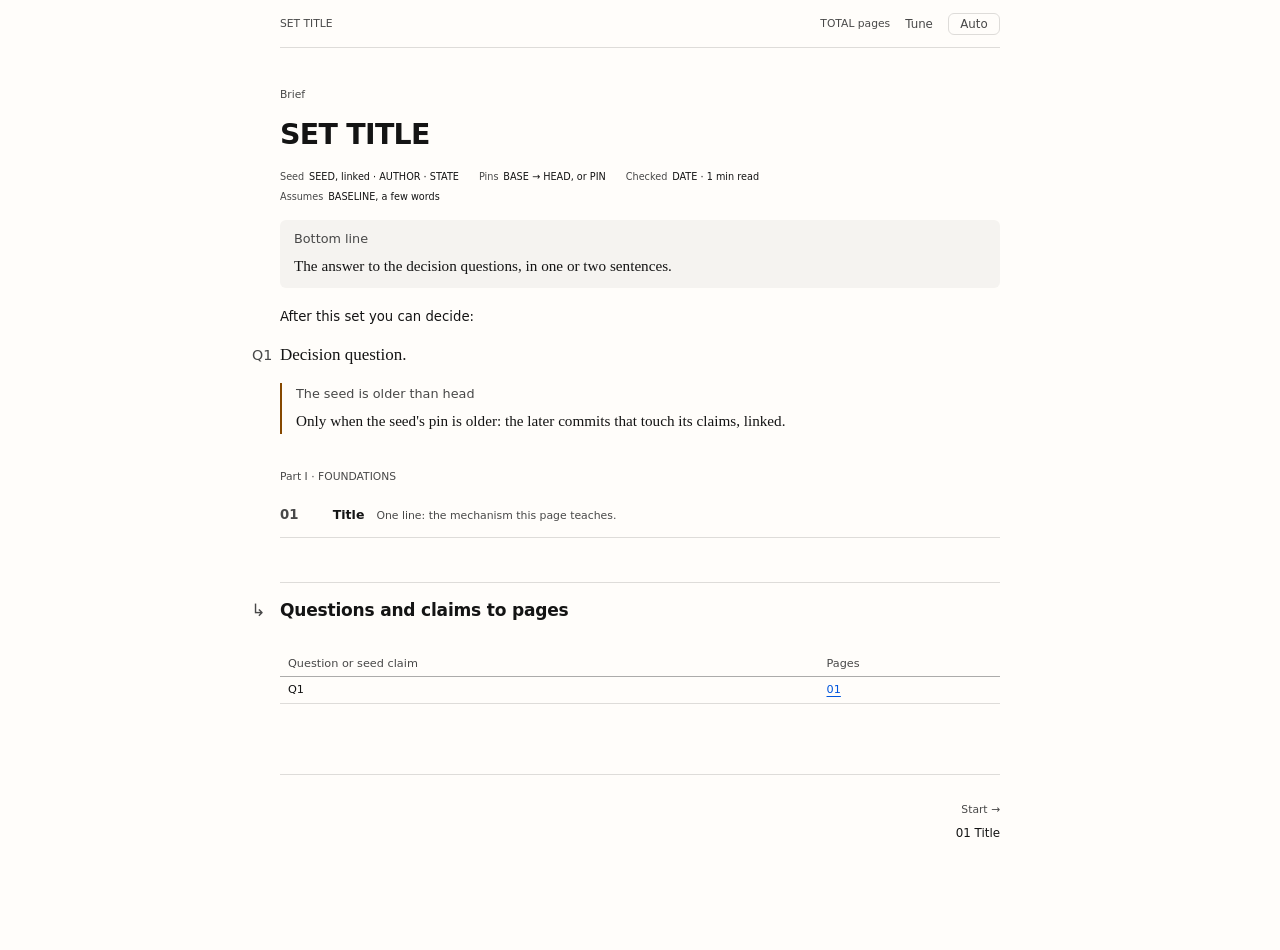
==== commit 0d8613aa: "Rework briefing around end goals, a typesetting reference, and a page kit Feedback from the first PR" ====
--- a/agents/skills/briefing/assets/index.html
+++ b/agents/skills/briefing/assets/index.html
@@ -16,16 +16,20 @@
 
 <div class="kicker">Brief</div>
 <h1>SET TITLE</h1>
-<p class="meta">Seed: SEED, pinned at PIN. One page or SET · seed audit ON/OFF. Checked against SOURCES on DATE.</p>
+<dl class="meta">
+  <div><dt>Seed</dt><dd>SEED, linked · AUTHOR · STATE</dd></div>
+  <div><dt>Pins</dt><dd>BASE → HEAD, or PIN</dd></div>
+  <div><dt>Checked</dt><dd>DATE · <span class="rt"></span></dd></div>
+  <div class="own"><dt>Assumes</dt><dd>BASELINE, a few words</dd></div>
+</dl>
+
 
 <div class="callout tldr">
   <div class="callout-title">Bottom line</div>
   <p>The answer to the decision questions, in one or two sentences.</p>
 </div>
 
-<p><b>Assumed baseline.</b> What these pages assume the reader knows, and what they teach.</p>
-
-<p><b>After this set you can decide:</b></p>
+<p><span class="rh">After this set you can decide:</span></p>
 <ol class="questions">
   <li>Decision question.</li>
 </ol>
--- a/agents/skills/briefing/assets/brief.css
+++ b/agents/skills/briefing/assets/brief.css
@@ -1,10 +1,9 @@
-/* brief.css: shared styles for a brief page set. Pages link this file
+/* brief.css: styles for the page kit (README.md). Pages link this file
    relatively. No build step, no external requests, works on file://.
 
-   Design rules: one column, one accent, no motion, no decoration. Color
-   carries meaning (kind, verdict, warning, highlight) or nothing.
-
-   Color roles. Every color is OKLCH. Each role has ONE lightness (L) per
+   Every choice here follows ../references/typesetting.md.
+
+   Color roles. Every color is OKLCH. Each role has one lightness (L) per
    theme; hue alone names the kind within a role, and emphasis inside a
    role comes from weight or an outline, never from a different L.
 
@@ -19,63 +18,64 @@
      mark     highlighter behind text                 page + Δ         mark
      text     body text                               --l-fg (base)    paper
      muted    secondary text                          text + Δ         paper
-     accent   links, map marker, emphasis lines       --l-accent (base) accent
-     signal   callout rules and labels, trace notes   accent + Δ       by kind
+     accent   links, figure emphasis                  --l-accent (base) accent
+     signal   warning rules, trace notes, diff lines  accent + Δ       ok/warn/bad
      code     syntax tokens                           accent + Δ       by kind
      label    text on a fill                          fill + Δ         by kind
 
    Kinds: accent, ok, warn, bad, neutral (neutral = paper hue at ink
-   chroma). A delta (--d-*, --dc-*) is signed and relative to its base, so
-   moving a base moves everything tied to it, and each role's contrast with
-   its surface stays put. The tuning panel (brief-tune.js, key ",") edits
-   these values live and shows the WCAG contrast of each pair.
-
-   Options: blocks marked "Option" below switch on html[data-o-NAME]. No
-   attribute means the default. brief.js sets them from the reader's saved
-   tuning; the tuning panel lists them. */
+   chroma); the signal role has ok, warn, and bad only. A delta (--d-*,
+   --dc-*) is signed and relative to its base, so moving a base moves
+   everything tied to it, and each role's contrast with its surface holds.
+   The tuning panel (brief-tune.js, key ",") edits these values live and
+   shows the WCAG contrast of each pair.
+
+   Caps. A colored role may carry --cap-ROLE (--cap-sig-ok, --cap-syn-num,
+   …), a ceiling on its chroma alone. The panel's "fit P3" sets one only
+   where the shared chroma would put that role, at its L and hue, outside
+   Display P3. No cap, no ceiling.
+
+   Themes. brief.js sets html[data-theme] to the theme in effect (the
+   reader's choice, else the system's) before first paint, so one block
+   per theme suffices. Without brief.js, pages render light. */
 
 :root {
-  color-scheme: light dark;
+  color-scheme: light;
 
   /* Hues (degrees). */
-  --h-accent: 259.7;  --h-mark: 90.6;
+  --h-accent: 260;  --h-mark: 91;
   --h-ok: 150;    --h-warn: 65;     --h-bad: 27;
   --h-str: 145;   --h-num: 60;      --h-ty: 230;   --h-mac: 100;
 
   /* Light theme. */
-  --l-bg: .9549;    --c-paper: .0118;  --h-paper: 85;
-  --d-card: -.052;  --d-rule: -.102;   --d-fill: -.09;   --d-mark: -.072;
-  --c-fill: .036;   --c-mark: .09;
-  --l-fg: .27;      --c-ink: .012;     --d-muted: .21;
-  --l-accent: .50;  --c-accent: .19;
-  --d-sig: -.03;    --dc-sig: -.07;
+  --l-bg: .995;     --c-paper: .005;   --h-paper: 85;
+  --d-card: -.03;   --d-rule: -.10;    --d-fill: -.08;   --d-mark: -.07;
+  --c-fill: .046;   --c-mark: .09;
+  --l-fg: .19;      --c-ink: 0;        --d-muted: .21;
+  --l-accent: .50;  --c-accent: .221;
+  --d-sig: -.035;   --dc-sig: -.02;
   --d-syn: -.035;   --dc-syn: -.085;
-  --d-label: -.425; --dc-label: -.085;
-}
-@media (prefers-color-scheme: dark) {
-  :root:not([data-theme="light"]) {
-    --l-bg: .156;     --c-paper: .0098;  --h-paper: 29;
-    --d-card: .0473;  --d-rule: .1368;   --d-fill: .1152;  --d-mark: .1567;
-    --c-fill: .0688;  --c-mark: .05;
-    --l-fg: .869;     --c-ink: .0124;    --d-muted: -.2219;
-    --l-accent: .6931; --c-accent: .142;
-    --d-sig: 0;       --dc-sig: .005;
-    --d-syn: .03;     --dc-syn: -.01;
-    --d-label: .4435; --dc-label: -.0424;
-  }
+  --d-label: -.485; --dc-label: -.047;
+  --bold-x: .012em;
+}
+/* Light-theme caps. Not in :root, which the dark theme inherits. */
+:root:not([data-theme="dark"]) {
+  --cap-sig-ok: .179;   --cap-sig-warn: .12;   --cap-fill-accent: .045;
+  --cap-label-ok: .166; --cap-label-warn: .111;
+  --cap-syn-num: .125;  --cap-syn-ty: .122;    --cap-syn-mac: .112;
 }
 :root[data-theme="dark"] {
-  --l-bg: .156;     --c-paper: .0098;  --h-paper: 29;
-  --d-card: .0473;  --d-rule: .1368;   --d-fill: .1152;  --d-mark: .1567;
-  --c-fill: .0688;  --c-mark: .05;
-  --l-fg: .869;     --c-ink: .0124;    --d-muted: -.2219;
-  --l-accent: .6931; --c-accent: .142;
+  color-scheme: dark;
+  --l-bg: .155;     --c-paper: .01;    --h-paper: 29;
+  --d-card: .045;   --d-rule: .135;    --d-fill: .115;   --d-mark: .155;
+  --c-fill: .069;   --c-mark: .05;
+  --l-fg: .87;      --c-ink: .012;     --d-muted: -.22;
+  --l-accent: .695; --c-accent: .142;
   --d-sig: 0;       --dc-sig: .005;
   --d-syn: .03;     --dc-syn: -.01;
-  --d-label: .4435; --dc-label: -.0424;
-}
-:root[data-theme="light"] { color-scheme: light; }
-:root[data-theme="dark"]  { color-scheme: dark; }
+  --d-label: .445;  --dc-label: -.042;
+  --bold-x: .02em;
+}
 
 :root {
   /* Derived lightness and chroma, one per role. */
@@ -96,43 +96,37 @@
   --card:    oklch(var(--l-card) var(--c-paper) var(--h-paper));
   --code-bg: var(--card);
   --rule:    oklch(var(--l-rule) var(--c-paper) var(--h-paper));
-  --mark-bg: oklch(var(--l-mark) var(--c-mark) var(--h-mark));
+  --mark-bg: oklch(var(--l-mark) min(var(--c-mark), var(--cap-mark, 1)) var(--h-mark));
 
   /* text, muted, accent */
   --fg:      oklch(var(--l-fg) var(--c-ink) var(--h-paper));
   --muted:   oklch(var(--l-muted) var(--c-ink) var(--h-paper));
-  --accent:  oklch(var(--l-accent) var(--c-accent) var(--h-accent));
+  --accent:  oklch(var(--l-accent) min(var(--c-accent), var(--cap-accent, 1)) var(--h-accent));
 
   /* signal, by kind */
-  --sig-accent:  oklch(var(--l-sig) var(--c-sig) var(--h-accent));
-  --sig-neutral: oklch(var(--l-sig) var(--c-ink) var(--h-paper));
-  --ok:          oklch(var(--l-sig) var(--c-sig) var(--h-ok));
-  --warn:        oklch(var(--l-sig) var(--c-sig) var(--h-warn));
-  --bad:         oklch(var(--l-sig) var(--c-sig) var(--h-bad));
+  --ok:          oklch(var(--l-sig) min(var(--c-sig), var(--cap-sig-ok, 1)) var(--h-ok));
+  --warn:        oklch(var(--l-sig) min(var(--c-sig), var(--cap-sig-warn, 1)) var(--h-warn));
+  --bad:         oklch(var(--l-sig) min(var(--c-sig), var(--cap-sig-bad, 1)) var(--h-bad));
 
   /* fill and label, by kind */
-  --fill-accent:   oklch(var(--l-fill) var(--c-fill) var(--h-accent));
+  --fill-accent:   oklch(var(--l-fill) min(var(--c-fill), var(--cap-fill-accent, 1)) var(--h-accent));
   --fill-neutral:  oklch(var(--l-fill) var(--c-paper) var(--h-paper));
-  --fill-ok:       oklch(var(--l-fill) var(--c-fill) var(--h-ok));
-  --fill-warn:     oklch(var(--l-fill) var(--c-fill) var(--h-warn));
-  --fill-bad:      oklch(var(--l-fill) var(--c-fill) var(--h-bad));
-  --label-accent:  oklch(var(--l-label) var(--c-label) var(--h-accent));
+  --fill-ok:       oklch(var(--l-fill) min(var(--c-fill), var(--cap-fill-ok, 1)) var(--h-ok));
+  --fill-warn:     oklch(var(--l-fill) min(var(--c-fill), var(--cap-fill-warn, 1)) var(--h-warn));
+  --fill-bad:      oklch(var(--l-fill) min(var(--c-fill), var(--cap-fill-bad, 1)) var(--h-bad));
+  --label-accent:  oklch(var(--l-label) min(var(--c-label), var(--cap-label-accent, 1)) var(--h-accent));
   --label-neutral: oklch(var(--l-label) var(--c-ink) var(--h-paper));
-  --label-ok:      oklch(var(--l-label) var(--c-label) var(--h-ok));
-  --label-warn:    oklch(var(--l-label) var(--c-label) var(--h-warn));
-  --label-bad:     oklch(var(--l-label) var(--c-label) var(--h-bad));
+  --label-ok:      oklch(var(--l-label) min(var(--c-label), var(--cap-label-ok, 1)) var(--h-ok));
+  --label-warn:    oklch(var(--l-label) min(var(--c-label), var(--cap-label-warn, 1)) var(--h-warn));
+  --label-bad:     oklch(var(--l-label) min(var(--c-label), var(--cap-label-bad, 1)) var(--h-bad));
 
   /* code, by kind; keywords take the accent hue */
-  --syn-kw:  oklch(var(--l-syn) var(--c-syn) var(--h-accent));
-  --syn-str: oklch(var(--l-syn) var(--c-syn) var(--h-str));
-  --syn-num: oklch(var(--l-syn) var(--c-syn) var(--h-num));
-  --syn-ty:  oklch(var(--l-syn) var(--c-syn) var(--h-ty));
-  --syn-mac: oklch(var(--l-syn) var(--c-syn) var(--h-mac));
-
-  /* Aliases kept for pages written against older names. */
-  --accent-soft: var(--fill-accent);
-  --ok-soft: var(--fill-ok);  --warn-soft: var(--fill-warn);  --bad-soft: var(--fill-bad);
-  --info: var(--accent);  --info-soft: var(--fill-accent);
+  --syn-kw:  oklch(var(--l-syn) min(var(--c-syn), var(--cap-syn-kw, 1)) var(--h-accent));
+  --syn-str: oklch(var(--l-syn) min(var(--c-syn), var(--cap-syn-str, 1)) var(--h-str));
+  --syn-num: oklch(var(--l-syn) min(var(--c-syn), var(--cap-syn-num, 1)) var(--h-num));
+  --syn-ty:  oklch(var(--l-syn) min(var(--c-syn), var(--cap-syn-ty, 1)) var(--h-ty));
+  --syn-mac: oklch(var(--l-syn) min(var(--c-syn), var(--cap-syn-mac, 1)) var(--h-mac));
+
   /* Data marks in bar charts: neutral = rule, emphasis = accent. */
   --bar-old: var(--rule);
   --bar-new: var(--accent);
@@ -170,20 +164,28 @@
 /* One pixel short of the bar, so a section reached by anchor tucks its rule
    under the bar's own hairline. */
 html { -webkit-text-size-adjust: 100%; scroll-padding-top: calc(var(--bar-h) - 1px); }
+/* Perceptual size. from-font resolves to the body face's x-height ratio,
+   and every face inherits that number, so sans and mono set at a size show
+   the same x-height as the serif at that size. A size below 1em means
+   "smaller than the text", never a correction for a face. */
+html { font-family: var(--body); font-size-adjust: from-font; }
 body {
   margin: 0; background: var(--bg); color: var(--fg);
   font-size: var(--text); line-height: var(--leading); font-family: var(--body);
   font-kerning: normal; text-rendering: optimizeLegibility;
+  /* Grayscale antialiasing. Without it macOS thickens light-on-dark glyphs,
+     and regular serif text reads close to bold. */
+  -webkit-font-smoothing: antialiased; -moz-osx-font-smoothing: grayscale;
 }
 main { max-width: calc(var(--col) + 32px); margin: 0 auto; padding: 0 16px 96px; }
 
 h1, h2, h3, h4, table, nav, figcaption, summary, .sans, .kicker, .meta,
-.needs, .callout-title, .topbar, .pager, .tag, .cards, .part-title {
+.callout-title, .topbar, .pager, .tag, .cards, .part-title {
   font-family: var(--sans);
 }
-h1 { font-size: 2.1rem; line-height: 1.15; margin: 10px 0 12px; letter-spacing: -0.02em; font-weight: 600; }
+h1 { font-size: 2.2rem; line-height: 1.15; margin: 10px 0 12px; letter-spacing: -0.02em; font-weight: 600; }
 h2 {
-  font-size: 1.25rem; line-height: 1.3; margin: 44px 0 12px; padding-top: 14px;
+  font-size: 1.32rem; line-height: 1.3; margin: 44px 0 12px; padding-top: 14px;
   border-top: 1px solid var(--rule); letter-spacing: -0.01em; font-weight: 600;
 }
 /* Section numbers: inline with a tight gap; hanging left of the text edge
@@ -197,9 +199,23 @@
   position: absolute; right: 100%; margin-right: 0; padding-right: .7em;
 }
 h2 a.n:hover { color: var(--accent); }
-h3 { font-size: 1.02rem; margin: 28px 0 6px; }
+h3 { font-size: 1.08rem; margin: 28px 0 6px; }
 p { margin: 8px 0; }
-b, strong { font-weight: 650; }
+/* Balanced lines in headings, no one-word last line in prose. */
+h1, h2, h3, h4 { text-wrap: balance; }
+p, li, dd, figcaption { text-wrap: pretty; }
+/* Serif bold. Iowan and Charter ship Roman, Bold, and Black only: Bold sits
+   too close to Roman on screen, most of all light on dark, and Black is too
+   heavy. A hairline stroke (--bold-x, per theme) sets the weight between
+   them. Sans contexts keep a plain semibold. */
+b, strong { font-weight: 700; -webkit-text-stroke: var(--bold-x) currentColor; }
+:is(h1, h2, h3, h4, table, nav, figcaption, summary, .sans, .kicker, .meta,
+    .callout-title, .topbar, .pager, .tag, .cards, .part-title, .side,
+    .flow, .bars) :is(b, strong),
+html[data-o-font="sans"] :is(b, strong) { font-weight: 650; -webkit-text-stroke: 0; }
+/* Run-in head: the label that opens a paragraph ("Inference.", "Watch
+   for."). The sans face is its one signal. */
+.rh { font-family: var(--sans); }
 ul, ol { padding-left: 22px; }
 li { margin: 3px 0; }
 li::marker { color: var(--muted); }
@@ -209,24 +225,34 @@
 a:hover { text-decoration-thickness: 2px; }
 :focus-visible { outline: 2px solid var(--accent); outline-offset: 2px; border-radius: 2px; }
 
-.kicker {
-  color: var(--muted); font-size: .76rem; font-weight: 600;
-  letter-spacing: .08em; text-transform: uppercase; margin-top: 36px;
-}
-.meta { color: var(--muted); font-size: .84rem; line-height: 1.5; }
-.needs { color: var(--muted); font-size: .84rem; margin: 6px 0 0; }
-.needs a { color: var(--fg); }
+.kicker { color: var(--muted); font-size: .8rem; margin-top: 36px; }
+.meta { color: var(--muted); font-size: .76rem; line-height: 1.5; }
+
+/* Page metadata, one row per key:
+     <dl class="meta"><div><dt>Pins</dt><dd>…</dd></div> … </dl>
+   The rows run together and wrap between rows, not inside one; the key
+   separates them. A row marked .own takes a line of its own. Option
+   metaform=grid sets one row per line instead. */
+dl.meta { display: flex; flex-wrap: wrap; gap: 2px 20px; margin: 2px 0; }
+dl.meta > div { max-width: 100%; }
+dl.meta > div > * { display: inline; }
+dl.meta > div.own { flex-basis: 100%; }
+dl.meta dt { margin-right: .4em; align-self: baseline; }
+dl.meta dd { margin: 0; align-self: baseline; color: var(--fg); }
+dl.meta a { color: inherit; text-decoration-color: var(--rule); }
+dl.meta a:hover { color: var(--accent); text-decoration-color: currentColor; }
+dl.meta :not(pre) > code { background: transparent; padding: 0; }
 
 /* ---------------------------------------------------------------- code */
 
-code, pre, kbd { font-family: var(--mono); font-size: .84em; }
+code, pre, kbd { font-family: var(--mono); }
 :not(pre) > code {
   background: var(--code-bg); padding: .08em .35em; border-radius: 4px;
   overflow-wrap: anywhere;
 }
 a > code { color: inherit; }
-/* On a card surface, inline code steps back to the page color. */
-.callout :not(pre) > code, .cards code, .flow code, details.more code { background: var(--bg); }
+/* On a card surface, inline code uses the page color. */
+.callout.tldr :not(pre) > code, .flow code { background: var(--bg); }
 pre {
   background: var(--code-bg); padding: 8px 12px; border-radius: 8px;
   overflow-x: auto; font-size: .8em; line-height: 1.45; margin: 14px 0; tab-size: 4;
@@ -237,7 +263,7 @@
 }
 
 /* Trace annotations, written by hand in <pre> blocks:
-   .k heading   .c aside   .w cost/warning   .b failure   .o success
+   .k frame     .c aside   .w cost/warning   .b failure   .o success
    .add / .del  diff lines */
 pre .k   { color: var(--fg); font-weight: 700; }
 pre .c   { color: var(--muted); }
@@ -274,6 +300,22 @@
 figure.excerpt pre { margin: 0; background: transparent; border-radius: 0; }
 figure.excerpt blockquote { margin: 0; padding: 10px 14px; font-size: .95rem; }
 
+/* Source line: the citations for the block it closes, so the prose above
+   carries no path:line.
+     <p>Claim … <span class="cite"><a href="…">path.rs:12</a> · <a>:40</a></span></p>
+   After a block that cannot hold it (pre, table, figure), use <p class="cite">.
+   Option cites: line (default) gives it a muted line of its own; inline
+   runs it into the text in parentheses. */
+.cite { display: block; font: .72rem/1.5 var(--mono); color: var(--muted); }
+.cite::before { content: "↳ "; }
+.cite a { color: inherit; text-decoration-color: var(--rule); }
+.cite a:hover { color: var(--accent); text-decoration-color: currentColor; }
+p.cite { margin: 2px 0 10px; }
+:is(pre, .table-wrap, figure) + p.cite { margin-top: -10px; }
+html[data-o-cites="inline"] span.cite { display: inline; font-size: .76em; }
+html[data-o-cites="inline"] span.cite::before { content: "("; }
+html[data-o-cites="inline"] span.cite::after { content: ")"; }
+
 /* ---------------------------------------------------------------- tables */
 
 table {
@@ -282,56 +324,51 @@
 }
 th, td { text-align: left; padding: 4px 8px; border-bottom: 1px solid var(--rule); vertical-align: top; }
 th {
-  color: var(--muted); font-weight: 600; font-size: .68rem;
-  text-transform: uppercase; letter-spacing: .05em;
+  color: var(--muted); font-weight: normal;
   border-bottom-color: color-mix(in srgb, var(--muted) 45%, var(--bg));
 }
-td.num, th.num { text-align: right; }
+td.num, th.num { text-align: right; white-space: nowrap; }
+/* Diff sizes: one column for + and one for −, colored by sign. */
+td .add { color: var(--ok); }
+td .del { color: var(--bad); }
 .table-wrap { overflow-x: auto; }
 
 /* ---------------------------------------------------------------- blocks */
 
-/* Callouts: a card with a rule and a label in the signal role, hue by kind
-   (tldr accent, report neutral, warn, ok, bad). A note is quieter: rule
-   and muted label. */
+/* Callouts. The bottom line (.tldr) is the one card on a page. A warning
+   (.warn, .bad) gets a rule in its kind's color; a closing list or ledger
+   (.report) a plain rule. The label is a muted sans line. */
 .callout {
-  background: var(--card); border-left: 3px solid var(--muted);
-  border-radius: 0 6px 6px 0; padding: 8px 12px; margin: 14px 0;
+  margin: 14px 0; padding: 2px 0 2px 14px; border-left: 2px solid var(--rule);
   font-size: .95rem; line-height: 1.55;
 }
+.callout.tldr { border-left: 0; border-radius: 6px; padding: 10px 14px; background: var(--card); }
+.callout.warn { border-left-color: var(--warn); }
+.callout.bad  { border-left-color: var(--bad); }
 .callout > :first-child { margin-top: 0; }
 .callout > :last-child { margin-bottom: 0; }
 .callout p { margin: 6px 0; }
 .callout li { margin: 3px 0; }
-.callout-title {
-  font-size: .7rem; font-weight: 700; letter-spacing: .07em;
-  text-transform: uppercase; color: var(--muted); margin-bottom: 2px;
-}
-.callout.tldr   { border-left-color: var(--sig-accent); }
-.callout.tldr .callout-title { color: var(--sig-accent); }
-.callout.report { border-left-color: var(--sig-neutral); }
-.callout.report .callout-title { color: var(--sig-neutral); }
-.callout.warn   { border-left-color: var(--warn); }
-.callout.warn .callout-title { color: var(--warn); }
-.callout.ok     { border-left-color: var(--ok); }
-.callout.ok .callout-title { color: var(--ok); }
-.callout.bad    { border-left-color: var(--bad); }
-.callout.bad .callout-title { color: var(--bad); }
-.callout.note   { border-left-color: var(--rule); }
 .callout ul, .callout ol { margin: 4px 0; }
-
-/* Decision questions on page 1: numbered, answered by the set. */
+.callout-title { font: .8rem/1.4 var(--sans); color: var(--muted); margin-bottom: 2px; }
+
+/* Numbered questions. The label shares the text's baseline and sits a word
+   space from it; with html.hang it hangs left of the text edge, like the
+   section numbers. */
 ol.questions { counter-reset: q; list-style: none; padding: 0; margin: 10px 0; }
-ol.questions > li { counter-increment: q; position: relative; padding-left: 2.2em; }
+ol.questions > li {
+  counter-increment: q; display: grid; grid-template-columns: 1.7em 1fr;
+  column-gap: .45em; align-items: baseline;
+}
 ol.questions > li::before {
-  content: "Q" counter(q); position: absolute; left: 0; top: .1em;
-  font: 700 .74rem/1.9 var(--sans); color: var(--accent);
-}
-
-/* Verdict tags. Fixed vocabulary: holds, partly, fixed at head, wrong, unverified. */
+  content: "Q" counter(q); justify-self: end;
+  font: .84em var(--sans); color: var(--muted); font-variant-numeric: tabular-nums;
+}
+html.hang ol.questions > li { margin-left: -2.15em; }
+
+/* Kind tags: the fill carries the kind. */
 .tag {
-  display: inline-block; font-size: .66rem; font-weight: 700; line-height: 1.6;
-  letter-spacing: .05em; text-transform: uppercase; padding: 0 7px;
+  display: inline-block; font-size: .76rem; line-height: 1.5; padding: 0 6px;
   border-radius: 4px; vertical-align: 1px; white-space: nowrap;
 }
 .tag.ok    { background: var(--fill-ok);      color: var(--label-ok); }
@@ -340,19 +377,16 @@
 .tag.info  { background: var(--fill-accent);  color: var(--label-accent); }
 .tag.muted { background: var(--fill-neutral); color: var(--label-neutral); }
 
-/* Gap-fill the reader may already know: collapsed by default. */
-details.more {
-  margin: 14px 0; border: 1px solid var(--rule); border-radius: 8px; padding: 0 14px;
-}
+/* Background the reader may already know: collapsed by default, opened
+   under a plain rule. */
+details.more { margin: 14px 0; }
 details.more > summary {
-  cursor: pointer; list-style: none; padding: 8px 0; font-size: .86rem; color: var(--muted);
+  cursor: pointer; list-style: none; font: .86rem var(--sans); color: var(--muted);
 }
 details.more > summary::-webkit-details-marker { display: none; }
-details.more > summary::before {
-  content: "+"; display: inline-block; width: 1.2em; font-weight: 700; color: var(--accent);
-}
+details.more > summary::before { content: "+"; display: inline-block; width: 1.1em; }
 details.more[open] > summary::before { content: "−"; }
-details.more[open] { padding-bottom: 6px; }
+details.more[open] > :not(summary) { margin-left: 0; padding-left: 14px; border-left: 2px solid var(--rule); }
 
 /* Side notes: inline, small and muted; in the right gutter with html.rail. */
 .side {
@@ -412,16 +446,13 @@
 .strip .sb { background: var(--fill-bad);     color: var(--label-bad); }
 .strip .so { background: var(--fill-ok);      color: var(--label-ok); }
 
-/* Before -> after */
+/* Before and after */
 .flow {
   display: grid; grid-template-columns: 1fr auto 1fr; gap: 12px; align-items: stretch;
   margin: 18px 0; font-family: var(--sans); font-size: .84rem;
 }
 .flow .box { background: var(--card); border-radius: 8px; padding: 10px 12px; }
-.flow .box b.h {
-  display: block; font-size: .72rem; text-transform: uppercase; letter-spacing: .05em;
-  color: var(--muted); margin-bottom: 6px;
-}
+.flow .box b.h { display: block; font-weight: normal; color: var(--muted); margin-bottom: 6px; }
 .flow .arrow { align-self: center; color: var(--muted); font-size: 1.2rem; }
 .flow code { font-size: .78rem; }
 
@@ -449,12 +480,27 @@
 .topbar a { color: var(--muted); text-decoration: none; }
 .topbar a:hover { color: var(--fg); }
 .topbar > span { display: flex; align-items: center; gap: 10px; }
-/* Current section name, filled by brief.js. Shown when the map is not. */
+/* Current section name, a button made by brief.js. Shown when the map is
+   not; it opens the map as a drop-down (.mapdrop). */
 .topbar .cur {
-  display: none; flex: 1; min-width: 0; text-align: center; color: var(--fg);
-  font-weight: 500; overflow: hidden; text-overflow: ellipsis; white-space: nowrap;
-}
-html:not(.rail) .topbar .cur { display: block; }
+  display: none; flex: 1; min-width: 0; justify-content: center; align-items: baseline;
+  background: transparent; border: 0; padding: 4px 6px; cursor: pointer;
+  font: 500 .8rem var(--sans); color: var(--fg);
+}
+.topbar .cur > span { overflow: hidden; text-overflow: ellipsis; white-space: nowrap; }
+.topbar .cur::after { content: "▾"; margin-left: .4em; color: var(--muted); font-size: .9em; }
+/* No caret, and nothing to open, above the first section or without a map. */
+.topbar .cur:has(> span:empty), .topbar:not(:has(.mapdrop)) .cur { cursor: default; }
+.topbar .cur:has(> span:empty)::after, .topbar:not(:has(.mapdrop)) .cur::after { content: none; }
+.topbar .cur:hover::after, .topbar:has(.mapdrop:popover-open) .cur::after { color: var(--fg); }
+html:not(.rail) .topbar .cur { display: flex; }
+/* A popover in the top layer, just below the bar's hairline. */
+.mapdrop {
+  position: fixed; inset: calc(var(--bar-h) - 1px) auto auto 50%; translate: -50% 0; margin: 0;
+  width: min(22rem, calc(100vw - 32px)); max-height: min(70vh, 34rem); overflow-y: auto;
+  background: var(--card); color: var(--fg); border: 1px solid var(--rule); border-radius: 0 0 8px 8px;
+  padding: 8px 14px 10px 10px; font: .86rem/1.3 var(--sans);
+}
 .theme-toggle, .tune-toggle {
   background: transparent; color: var(--muted); cursor: pointer;
   border: 1px solid var(--rule); border-radius: 6px; padding: 3px 9px;
@@ -464,36 +510,42 @@
 .tune-toggle { border-color: transparent; padding: 3px 4px; }
 .theme-toggle:hover, .tune-toggle:hover { color: var(--fg); }
 
-/* Contents */
+/* Contents. Items use padding, not margin: a column break cuts margins,
+   which misaligns the columns. */
 nav.toc {
   border-top: 1px solid var(--rule); border-bottom: 1px solid var(--rule);
   padding: 12px 0; margin: 24px 0; font-size: .88rem;
 }
-nav.toc > b {
-  display: block; color: var(--muted); font-size: .72rem; font-weight: 700;
-  letter-spacing: .07em; text-transform: uppercase;
-}
+nav.toc > b { display: block; color: var(--muted); font-size: .8rem; font-weight: normal; }
 nav.toc ol { margin: 6px 0 0; padding-left: 1.6em; columns: 2; column-gap: 32px; }
-nav.toc li { margin: 0; padding: 2px 0; break-inside: avoid; }  /* padding, not margin: margins are cut at column breaks, which misaligns the columns */
+nav.toc li { margin: 0; padding: 2px 0; break-inside: avoid; }
 nav.toc li::marker { font-variant-numeric: tabular-nums; }
 nav.toc a { color: var(--fg); text-decoration: none; }
 nav.toc a:hover { color: var(--accent); }
 
 /* With html.rail, the contents list becomes a fixed map in the left gutter,
-   --rail-gap from the text. brief.js marks the section in view .current. */
-html.rail {
-  nav.toc {
-    position: fixed; top: 80px; width: var(--rail); margin: 0;
-    left: calc(var(--gutter) - var(--rail) - var(--rail-gap));
-    max-height: calc(100vh - 120px); overflow-y: auto;
-    border: 0; padding: 0; font-size: .8rem; line-height: 1.4;
-  }
-  nav.toc ol { columns: 1; padding-left: 0; list-style: none; margin-top: 10px; border-left: 1px solid var(--rule); }
-  nav.toc li { margin: 0; padding: 0; }
-  nav.toc a { display: block; padding: 4px 0 4px 12px; margin-left: -1px; color: var(--muted); border-left: 2px solid transparent; }
-  nav.toc a:hover { color: var(--fg); }
-  nav.toc a.current { color: var(--fg); border-left-color: var(--accent); }
-}
+   --rail-gap from the text. The drop-down map (.mapdrop) has the same list.
+   brief.js marks the section in view .current. A label that wraps keeps
+   tight leading and a hanging indent, so the gap between items stays wider
+   than the gap between its lines. */
+html.rail nav.toc {
+  position: fixed; top: 80px; width: var(--rail); margin: 0;
+  left: calc(var(--gutter) - var(--rail) - var(--rail-gap));
+  max-height: calc(100vh - 120px); overflow-y: auto;
+  border: 0; padding: 0; font-size: .8rem; line-height: 1.3;
+}
+html.rail nav.toc ol, .mapdrop ol {
+  columns: 1; padding-left: 0; list-style: none; margin: 10px 0 0;
+  border-left: 1px solid var(--rule);
+}
+.mapdrop ol { margin: 0; }
+html.rail nav.toc li, .mapdrop li { margin: 0; padding: 0; }
+html.rail nav.toc a, .mapdrop a {
+  display: block; padding: 5px 0 5px 20px; text-indent: -8px; margin-left: -1px;
+  color: var(--muted); text-decoration: none; border-left: 2px solid transparent;
+}
+html.rail nav.toc a:hover, .mapdrop a:hover { color: var(--fg); }
+html.rail nav.toc a.current, .mapdrop a.current { color: var(--fg); border-left-color: var(--fg); }
 
 /* Pager */
 .pager {
@@ -501,19 +553,13 @@
   padding-top: 16px; border-top: 1px solid var(--rule); font-size: .9rem;
 }
 .pager a { text-decoration: none; color: var(--fg); padding: 8px 0; }
-.pager a small {
-  display: block; color: var(--muted); font-size: .7rem;
-  text-transform: uppercase; letter-spacing: .06em; margin-bottom: 2px;
-}
+.pager a small { display: block; color: var(--muted); font-size: .8rem; margin-bottom: 2px; }
 .pager a:hover { color: var(--accent); }
 .pager .next { grid-column: 2; text-align: right; }
 
 /* Index: one row per page (number, title, one-line description). */
 .parts { margin: 28px 0; }
-.part-title {
-  font-size: .74rem; font-weight: 700; letter-spacing: .08em; text-transform: uppercase;
-  color: var(--muted); margin: 32px 0 6px;
-}
+.part-title { font-size: .8rem; color: var(--muted); margin: 32px 0 6px; }
 .cards { list-style: none; padding: 0; margin: 0; display: grid; gap: 0; }
 .cards li { margin: 0; }
 .cards a {
@@ -530,76 +576,33 @@
 }
 /* Set by brief.js when the reader reached the end of that page. */
 .cards a.done .num { color: var(--ok); }
-.cards a.done::after {
-  content: "read"; grid-column: 4; font-size: .66rem; font-weight: 700;
-  letter-spacing: .06em; text-transform: uppercase; color: var(--ok);
-}
+.cards a.done::after { content: "read"; grid-column: 4; font-size: .8rem; color: var(--ok); }
 
 .src li { font-size: .86rem; }
 
 /* ---------------------------------------------------------------- options
-   Each switches on html[data-o-NAME="value"]; no attribute = default. */
+   Maintainer settings from the tuning panel. Each switches on
+   html[data-o-NAME="value"]; no attribute = default. */
 
 /* Option density: compact (default) | normal | airy */
 html[data-o-density="normal"] main p { margin: 12px 0; }
 html[data-o-density="normal"] main li { margin: 6px 0; }
 html[data-o-density="normal"] h2 { margin-top: 64px; padding-top: 18px; }
 html[data-o-density="normal"] pre { padding: 14px 16px; margin: 18px 0; }
-html[data-o-density="normal"] .callout { padding: 10px 14px; margin: 18px 0; }
+html[data-o-density="normal"] .callout { margin: 18px 0; }
 html[data-o-density="airy"] main p { margin: 18px 0; }
 html[data-o-density="airy"] main li { margin: 8px 0; }
 html[data-o-density="airy"] h2 { margin-top: 84px; padding-top: 20px; }
 html[data-o-density="airy"] pre { padding: 16px 18px; margin: 22px 0; }
-html[data-o-density="airy"] .callout { padding: 14px 18px; margin: 22px 0; }
-
-/* Option tables: compact (default) | roomy */
-html[data-o-tables="roomy"] main table { font-size: .88rem; line-height: 1.45; }
-html[data-o-tables="roomy"] main th, html[data-o-tables="roomy"] main td { padding: 8px 10px; }
-html[data-o-tables="roomy"] main th { font-size: .74rem; }
-
-/* Option code: compact (default) | normal */
-html[data-o-code="normal"] pre { font-size: .84em; line-height: 1.55; padding: 10px 14px; }
-html[data-o-code="normal"] figure.excerpt figcaption { padding: 8px 14px 7px; }
-
-/* Option lists: normal (default) | tight */
-html[data-o-lists="tight"] main li { margin: 1px 0; }
-html[data-o-lists="tight"] main ul, html[data-o-lists="tight"] main ol { padding-left: 18px; }
-
-/* Option index: rows (default) | cards */
-html[data-o-index="cards"] .cards { gap: 8px; }
-html[data-o-index="cards"] .cards a {
-  grid-template-columns: 2.4em 1fr auto; align-items: start;
-  background: var(--card); border: 0; border-radius: 8px; padding: 12px 16px;
-}
-html[data-o-index="cards"] .cards .num { grid-row: span 2; }
-html[data-o-index="cards"] .cards .d { grid-column: 2; white-space: normal; }
-html[data-o-index="cards"] .cards a.done::after { grid-column: 3; grid-row: 1; }
-
-/* Option title: normal (default) | compact */
-html[data-o-title="compact"] h1 { font-size: 1.65rem; margin: 4px 0 6px; }
-html[data-o-title="compact"] .kicker { margin-top: 24px; font-size: .7rem; }
-
-/* Option meta: normal (default) | condensed */
-html[data-o-meta="condensed"] .meta, html[data-o-meta="condensed"] .needs { font-size: .76rem; margin: 2px 0; }
-
-/* Option contents (no map): list (default) | inline */
-html:not(.rail)[data-o-contents="inline"] nav.toc ol {
-  columns: auto; display: flex; flex-wrap: wrap; gap: 2px 16px; list-style: none; padding: 0;
-}
-html:not(.rail)[data-o-contents="inline"] nav.toc { padding: 8px 0; font-size: .82rem; }
-
-/* Option pager: normal (default) | compact */
-html[data-o-pager="compact"] .pager { margin-top: 36px; padding-top: 8px; font-size: .82rem; }
-html[data-o-pager="compact"] .pager a small { display: inline; margin-right: 6px; }
-
-/* Option callout label: block (default) | inline (runs into the first line) */
-html[data-o-label="inline"] .callout-title { display: inline; margin-right: .6em; }
-html[data-o-label="inline"] .callout-title + p { display: inline; }
-
-/* Option callout: rule-card (default) | card | rule */
-html[data-o-callout="card"] .callout { border-left: 0; border-radius: 6px; padding-left: 14px; }
-html[data-o-callout="rule"] .callout { background: transparent; border-radius: 0; }
-html[data-o-callout="rule"] .callout :not(pre) > code { background: var(--card); }
+html[data-o-density="airy"] .callout { margin: 22px 0; }
+
+/* Option metaform: line (default) | grid */
+html[data-o-metaform="grid"] dl.meta {
+  display: grid; grid-template-columns: max-content 1fr; gap: 1px 14px;
+}
+html[data-o-metaform="grid"] dl.meta > div { display: contents; }
+html[data-o-metaform="grid"] dl.meta > div > * { display: block; }
+html[data-o-metaform="grid"] dl.meta dt { margin-right: 0; }
 
 /* Option section numbers: hang (default) | inline | none */
 html[data-o-num="inline"] h2 .n, html[data-o-num="inline"] h2 a.n {
@@ -607,17 +610,8 @@
 }
 html[data-o-num="none"] h2 .n, html[data-o-num="none"] h2 a.n { display: none; }
 
-/* Option heading weight: medium (default) | bold */
-html[data-o-heading="bold"] h1, html[data-o-heading="bold"] h2 { font-weight: 700; }
-
-/* Option section rule: on (default) | off */
-html[data-o-hrule="off"] h2 { border-top: 0; padding-top: 0; }
-
-/* Option bar hairline: on (default) | off */
-html[data-o-bar="off"] .topbar::after { display: none; }
-
 /* Option bar section: auto (default: when no map) | on | off */
-html[data-o-barsection="on"] .topbar .cur { display: block; }
+html[data-o-barsection="on"] .topbar .cur { display: flex; }
 html[data-o-barsection="off"] .topbar .cur { display: none; }
 
 /* Option side notes without rail: inline (default) | hidden */
@@ -634,9 +628,8 @@
 html[data-o-links="quiet"] main a:not(.n) { color: var(--fg); text-decoration-color: var(--accent); }
 html[data-o-links="quiet"] main a:not(.n):hover { color: var(--accent); }
 
-/* Option code keywords: color (default) | bold | plain */
-html[data-o-keywords="bold"], html[data-o-keywords="plain"] { --syn-kw: var(--fg); }
-html[data-o-keywords="bold"] pre .t-k { font-weight: 600; }
+/* Option code keywords: color (default) | plain */
+html[data-o-keywords="plain"] { --syn-kw: var(--fg); }
 
 /* Option map numbers: off (default) | on */
 html.rail[data-o-mapnum="on"] nav.toc ol { counter-reset: m; }
@@ -659,7 +652,12 @@
   .strip { font-size: .58rem; }
   .pager { grid-template-columns: 1fr; }
   .pager .next { grid-column: 1; }
-  .topbar > a { max-width: 40vw; overflow: hidden; text-overflow: ellipsis; white-space: nowrap; }
+  /* The section name needs the room more than the set name; the tuning
+     panel does not fit a phone. */
+  .topbar { gap: 8px; }
+  .topbar > a { flex: 0 1 auto; min-width: 0; max-width: 26vw; overflow: hidden; text-overflow: ellipsis; white-space: nowrap; }
+  .topbar .cur { min-width: 6em; padding: 4px 0; }
+  .tune-toggle { display: none; }
   .cards a { grid-template-columns: 2.4em 1fr auto; }
   .cards .d { grid-column: 2; grid-row: 2; white-space: normal; }
 }
@@ -667,6 +665,5 @@
 @media print {
   .topbar, .pager, .theme-toggle, .tune-toggle { display: none; }
   body { font-size: 11pt; background: #fff; color: #000; }
-  details.more { border: 0; padding: 0; }
   a { color: inherit; }
 }
